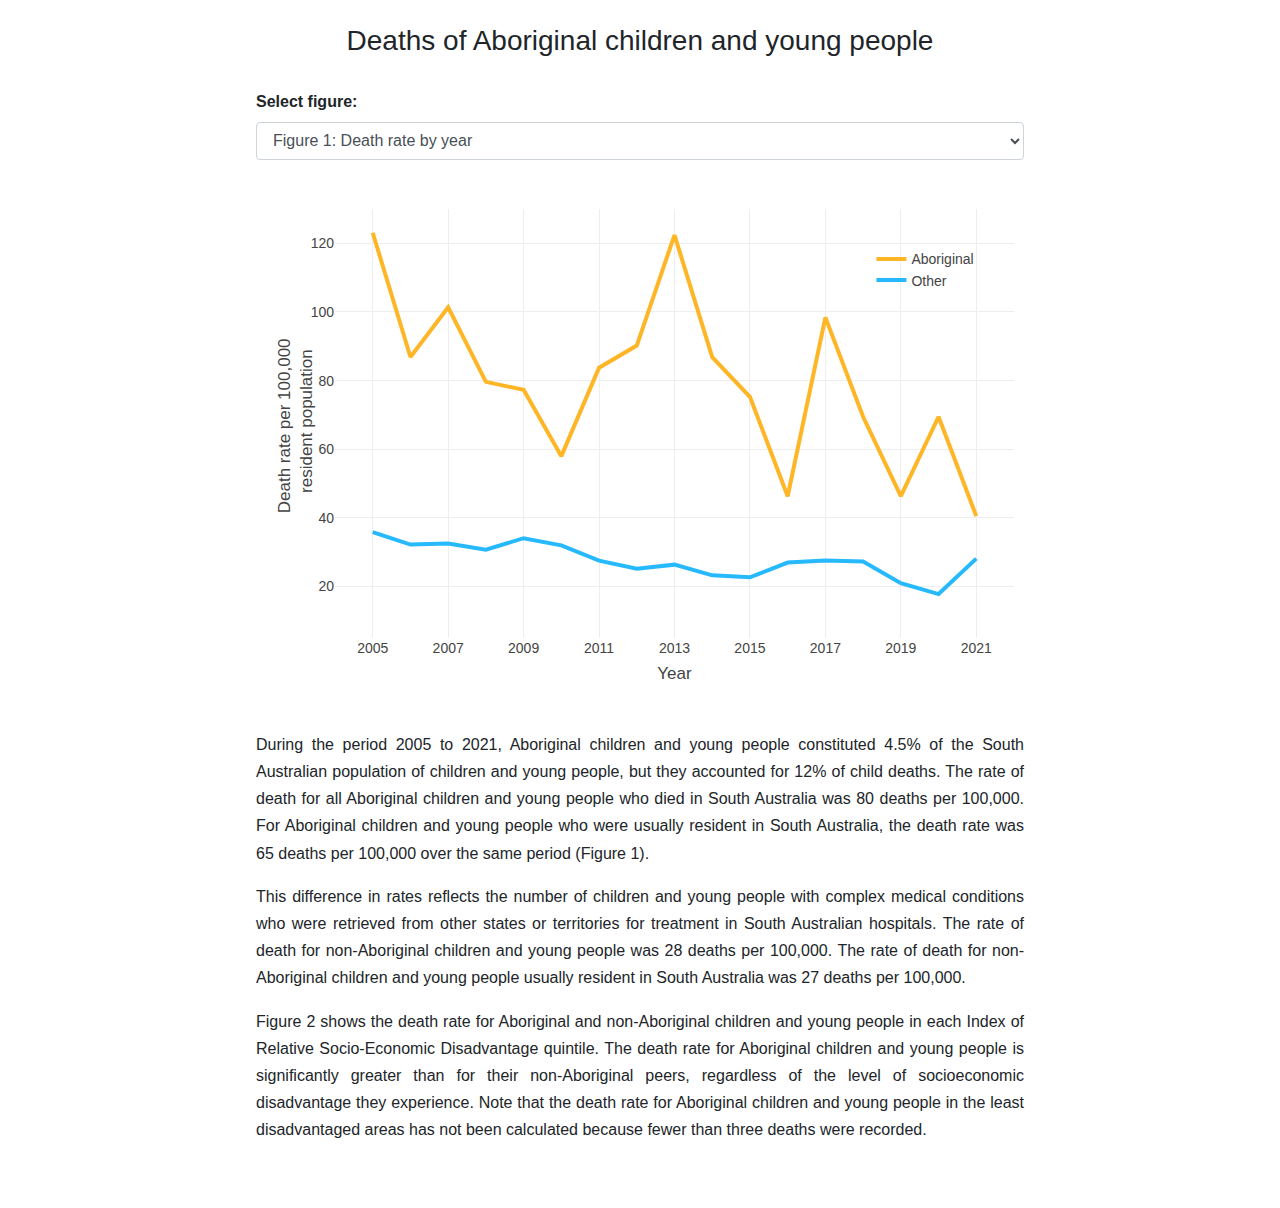
==== AAB-Analysis/app.html @ a6a94dcb "add first draft of app and figures 1 to 3" ====
<!DOCTYPE html>
<html lang="en">
<head>
    <meta name="viewport" content="width=device-width, initial-scale=1">
    <link rel="stylesheet" href="https://maxcdn.bootstrapcdn.com/bootstrap/4.0.0/css/bootstrap.min.css" integrity="sha384-Gn5384xqQ1aoWXA+058RXPxPg6fy4IWvTNh0E263XmFcJlSAwiGgFAW/dAiS6JXm" crossorigin="anonymous">
    <link rel="stylesheet" href="style.css">
    <script src="script.js"></script> 
</head>

<body>
    <br>

    <div class="text-section" style="text-align: center;">
        <h3>Deaths of Aboriginal children and young people</h3>
        <br>
    </div>

    <div class="row">
        <div id="dropdown" style="width: 100%">
            <label for="fig_select"><strong style="font-size: 1em;">Select figure:</strong></label><br>
            <select id="fig_select" class="form-control" style="width: 100%" onchange="setIframe()">
                <option id="figure1" value="Figures\yearly_deaths.html">Figure 1: Death rate by year</option>
                <option id="figure2" value="Figures\rates_seifa.html">Figure 2: Deaths socio-economic disadvantage</option>
                <option id="figure3" value="Figures\regions_map.html">Figure 3: Deaths by region</option>
            </select>
            <br>
        </div>
    </div>

    <div class="row" id="buttonBlock" style="display: none;">
        <button class="sub-button activeButton" value="Figures\rates_seifa.html" onclick="subButtonSetIframe(this)">All deaths</button>
        <button class="sub-button" value="Figures\rates_seifa_residents.html" onclick="subButtonSetIframe(this)">SA Residents</button>
    </div>


    <div class="row">

        <div class="if-container" style="padding-top: 65%;">
            <iframe class="responsive-iframe" src="Figures\yearly_deaths.html" id="figure-display"></iframe>
        </div>
        
    </div>

    <div class="text-section">
        <br><br>
        <p>
            During the period 2005 to 2021, Aboriginal children and young people constituted 4.5% of the South Australian population of children and young people, but they accounted for 12% of child deaths. The rate of death for all Aboriginal children and young people who died in South Australia was 80 deaths per 100,000. For Aboriginal children and young people who were usually resident in South Australia, the death rate was 65 deaths per 100,000 over the same period (Figure 1).
        </p>
        <p>
            This difference in rates reflects the number of children and young people with complex medical conditions who were retrieved from other states or territories for treatment in South Australian hospitals. The rate of death for non-Aboriginal children and young people was 28 deaths per 100,000. The rate of death for non-Aboriginal children and young people usually resident in South Australia was 27 deaths per 100,000.
        </p>
        <p>
            Figure 2 shows the death rate for Aboriginal and non-Aboriginal children and young people in each Index of Relative Socio-Economic Disadvantage quintile. The death rate for Aboriginal children and young people is significantly greater than for their non-Aboriginal peers, regardless of the level of socioeconomic disadvantage they experience. Note that the death rate for Aboriginal children and young people in the least disadvantaged areas has not been calculated because fewer than three deaths were recorded.
        </p>

        <br>
    </div>

    <div><br></div>
        
</body>

</html>
---- AAB-Analysis/style.css ----
.if-container {
  position: relative;
  overflow: auto;
  width: 100%;
  max-width: 1000px;
  padding-top: 65%; 
  margin: auto;
}
  
  /* Then style the iframe to fit in the container div with full height and width */
.responsive-iframe {
  position: absolute;
  top: 0;
  left: 0;
  bottom: 0;
  right: 0;
  width: 100%;
  height: 100%;
  border: none;
}  

.text-section, .row {
    width: 80%;
    margin-left: auto;
    margin-right: auto;
}

.text-section p {
  font-size: 1.0em;
  text-align: justify;
  line-height: 1.7em;
}

h2 {
    font-size: 1em;
}

select {
  width: 100%;
}
  
/* Add a background color to the button if it is clicked on (add the .active class with JS), and when you move the mouse over it (hover) */
.active, .row .activeButton, .sub-button:hover {
  background-color: #ccc;
}


button:focus {
  outline: none;
}

.sub-button {
  background-color: #eee; 
  border: none;
  color: black;
  padding: 15px 32px;
  display: inline-flex;
  margin: left;
  width: 50%;
  height: 35px;
  align-items: center;
  text-align: center;
  justify-content: space-around;
}

/* Small screens */
@media (max-width: 900px){
  .text-section, .row {
      width: 80%;
  }
  button {
    font-size: 0.8em;
  }
}
/* Medium to large screens */
@media (min-width: 1200px){
  .text-section, .row {
      width: 60%;
  }
}
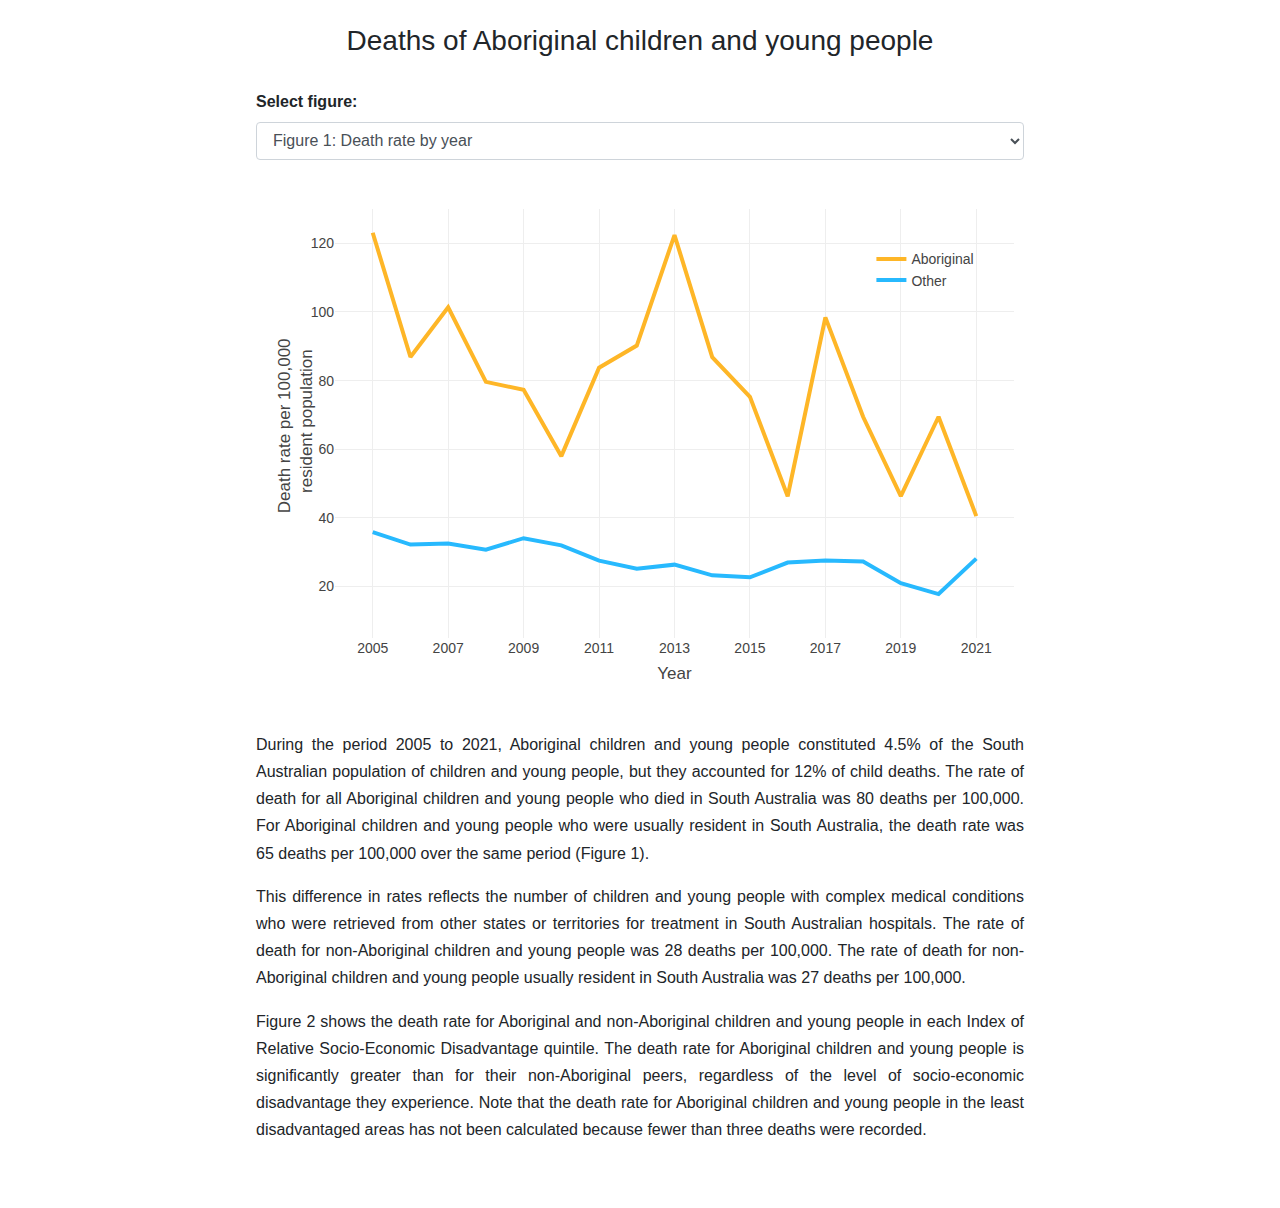
==== commit 29ff9650: "removed a <p>" ====
--- a/AAB-Analysis/app.html
+++ b/AAB-Analysis/app.html
@@ -20,16 +20,17 @@
             <label for="fig_select"><strong style="font-size: 1em;">Select figure:</strong></label><br>
             <select id="fig_select" class="form-control" style="width: 100%" onchange="setIframe()">
                 <option id="figure1" value="Figures\yearly_deaths.html">Figure 1: Death rate by year</option>
-                <option id="figure2" value="Figures\rates_seifa.html">Figure 2: Deaths socio-economic disadvantage</option>
+                <option id="figure2" value="Figures\rates_seifa.html">Figure 2: Deaths by socio-economic disadvantage</option>
                 <option id="figure3" value="Figures\regions_map.html">Figure 3: Deaths by region</option>
+                <option id="figure4" value="Figures\cod_age_atsi.html">Figure 4: Deaths by category and age group</option>
             </select>
             <br>
         </div>
     </div>
 
     <div class="row" id="buttonBlock" style="display: none;">
-        <button class="sub-button activeButton" value="Figures\rates_seifa.html" onclick="subButtonSetIframe(this)">All deaths</button>
-        <button class="sub-button" value="Figures\rates_seifa_residents.html" onclick="subButtonSetIframe(this)">SA Residents</button>
+        <button class="sub-button activeButton" value="" onclick="subButtonSetIframe(this)"></button>
+        <button class="sub-button" value="" onclick="subButtonSetIframe(this)"></button>
     </div>
 
 
@@ -50,9 +51,9 @@
             This difference in rates reflects the number of children and young people with complex medical conditions who were retrieved from other states or territories for treatment in South Australian hospitals. The rate of death for non-Aboriginal children and young people was 28 deaths per 100,000. The rate of death for non-Aboriginal children and young people usually resident in South Australia was 27 deaths per 100,000.
         </p>
         <p>
-            Figure 2 shows the death rate for Aboriginal and non-Aboriginal children and young people in each Index of Relative Socio-Economic Disadvantage quintile. The death rate for Aboriginal children and young people is significantly greater than for their non-Aboriginal peers, regardless of the level of socioeconomic disadvantage they experience. Note that the death rate for Aboriginal children and young people in the least disadvantaged areas has not been calculated because fewer than three deaths were recorded.
+            Figure 2 shows the death rate for Aboriginal and non-Aboriginal children and young people in each Index of Relative Socio-Economic Disadvantage quintile. The death rate for Aboriginal children and young people is significantly greater than for their non-Aboriginal peers, regardless of the level of socio-economic disadvantage they experience. Note that the death rate for Aboriginal children and young people in the least disadvantaged areas has not been calculated because fewer than three deaths were recorded.
         </p>
-
+    
         <br>
     </div>
 
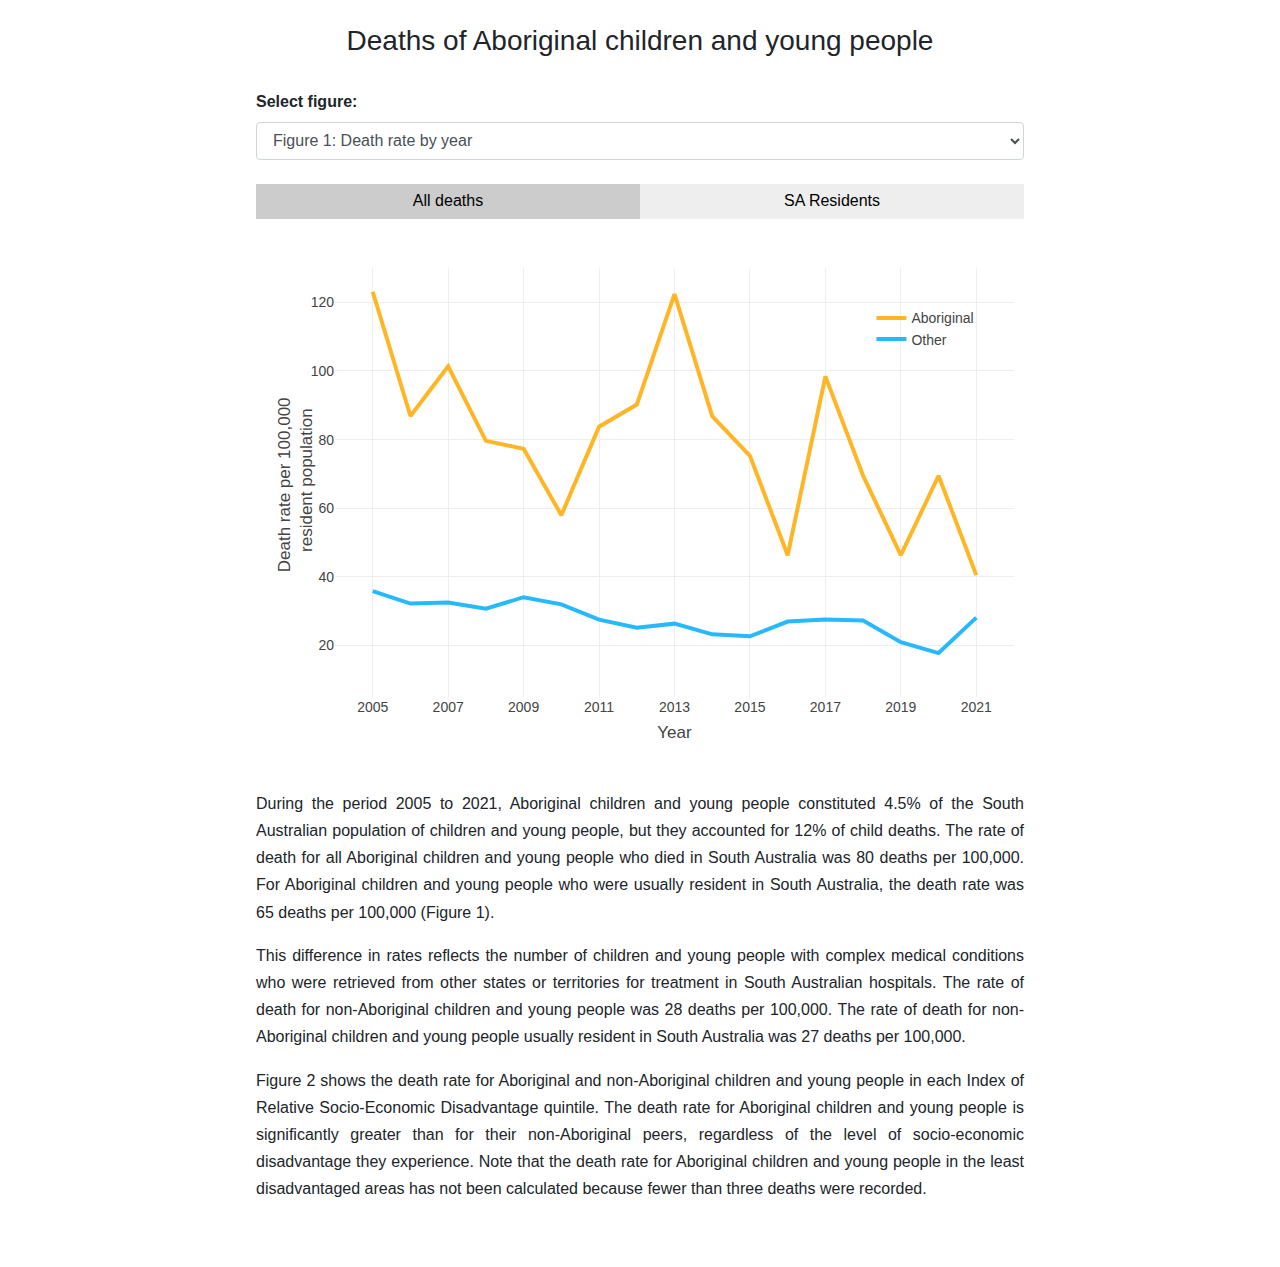
==== commit c16db135: "added SA Residents button to Figure 1, added Number of deaths by region figure" ====
--- a/AAB-Analysis/app.html
+++ b/AAB-Analysis/app.html
@@ -21,21 +21,25 @@
             <select id="fig_select" class="form-control" style="width: 100%" onchange="setIframe()">
                 <option id="figure1" value="Figures\yearly_deaths.html">Figure 1: Death rate by year</option>
                 <option id="figure2" value="Figures\rates_seifa.html">Figure 2: Deaths by socio-economic disadvantage</option>
-                <option id="figure3" value="Figures\regions_map.html">Figure 3: Deaths by region</option>
+                <option id="figure3" value="Figures\regions_map_rates.html">Figure 3: Deaths by region</option>
                 <option id="figure4" value="Figures\cod_age_atsi.html">Figure 4: Deaths by category and age group</option>
             </select>
             <br>
         </div>
     </div>
 
-    <div class="row" id="buttonBlock" style="display: none;">
-        <button class="sub-button activeButton" value="" onclick="subButtonSetIframe(this)"></button>
-        <button class="sub-button" value="" onclick="subButtonSetIframe(this)"></button>
+    <div class="row" id="buttonBlock" style="display: flex;">
+        <button class="sub-button activeButton" value="Figures\yearly_deaths.html" onclick="subButtonSetIframe(this)">All deaths</button>
+        <button class="sub-button" value="Figures\yearly_deaths_residents.html" onclick="subButtonSetIframe(this)">SA Residents</button>
+    </div>
+
+    <div>
+        <br>
     </div>
 
 
     <div class="row">
-
+        
         <div class="if-container" style="padding-top: 65%;">
             <iframe class="responsive-iframe" src="Figures\yearly_deaths.html" id="figure-display"></iframe>
         </div>
@@ -45,7 +49,7 @@
     <div class="text-section">
         <br><br>
         <p>
-            During the period 2005 to 2021, Aboriginal children and young people constituted 4.5% of the South Australian population of children and young people, but they accounted for 12% of child deaths. The rate of death for all Aboriginal children and young people who died in South Australia was 80 deaths per 100,000. For Aboriginal children and young people who were usually resident in South Australia, the death rate was 65 deaths per 100,000 over the same period (Figure 1).
+            During the period 2005 to 2021, Aboriginal children and young people constituted 4.5% of the South Australian population of children and young people, but they accounted for 12% of child deaths. The rate of death for all Aboriginal children and young people who died in South Australia was 80 deaths per 100,000. For Aboriginal children and young people who were usually resident in South Australia, the death rate was 65 deaths per 100,000 (Figure 1).
         </p>
         <p>
             This difference in rates reflects the number of children and young people with complex medical conditions who were retrieved from other states or territories for treatment in South Australian hospitals. The rate of death for non-Aboriginal children and young people was 28 deaths per 100,000. The rate of death for non-Aboriginal children and young people usually resident in South Australia was 27 deaths per 100,000.
